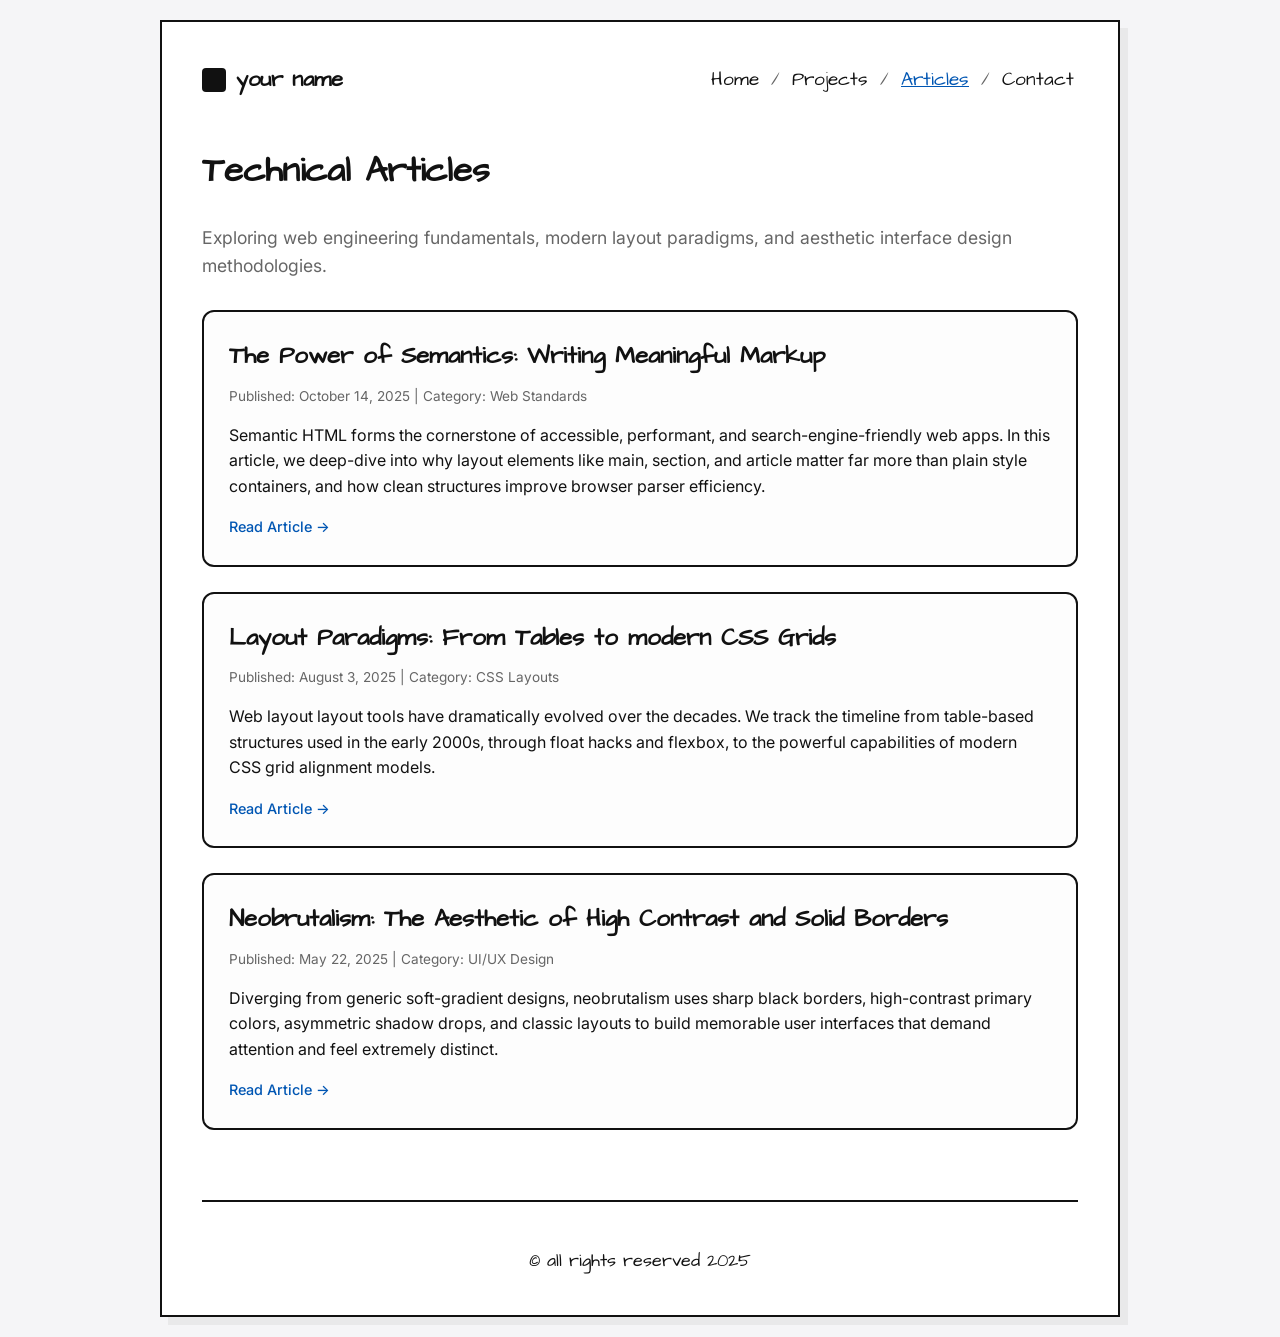
==== articles.html @ 9b9dad40 "1st commit - 20082026" ====
<!DOCTYPE html>
<html lang="en">
<head>
  <meta charset="UTF-8">
  <meta name="viewport" content="width=device-width, initial-scale=1.0">
  <meta name="description" content="Read articles about semantic HTML5 layouts, modern front-end architectures, and neobrutalism UI design.">
  <meta name="keywords" content="Frontend articles, web engineering, semantic HTML, layout systems, design patterns">
  <title>Articles | Frontend Developer</title>
  <link rel="stylesheet" href="index.css">
</head>
<body>
  <div class="page-container">
    <!-- Header -->
    <header>
      <a href="index.html" class="logo-container" id="logo-link">
        <div class="logo-icon"></div>
        <span>your name</span>
      </a>
      <nav class="nav-links" aria-label="Main Navigation">
        <a href="index.html" id="nav-home">Home</a> /
        <a href="projects.html" id="nav-projects">Projects</a> /
        <a href="articles.html" class="active" id="nav-articles">Articles</a> /
        <a href="contact.html" id="nav-contact">Contact</a>
      </nav>
    </header>

    <!-- Content Section -->
    <main class="content-wrapper">
      <h2>Technical Articles</h2>
      <p style="margin-bottom: 30px; font-size: 1.1rem; color: var(--color-text-muted);">
        Exploring web engineering fundamentals, modern layout paradigms, and aesthetic interface design methodologies.
      </p>

      <!-- Article 1 -->
      <article class="article-card" id="article-semantic-html">
        <h3>The Power of Semantics: Writing Meaningful Markup</h3>
        <p class="article-meta">Published: October 14, 2025 | Category: Web Standards</p>
        <p style="margin-bottom: 15px;">
          Semantic HTML forms the cornerstone of accessible, performant, and search-engine-friendly web apps. In this article, we deep-dive into why layout elements like main, section, and article matter far more than plain style containers, and how clean structures improve browser parser efficiency.
        </p>
        <a href="#" class="exp-link" id="read-article-semantics">Read Article &rarr;</a>
      </article>

      <!-- Article 2 -->
      <article class="article-card" id="article-layout-paradigms">
        <h3>Layout Paradigms: From Tables to modern CSS Grids</h3>
        <p class="article-meta">Published: August 3, 2025 | Category: CSS Layouts</p>
        <p style="margin-bottom: 15px;">
          Web layout layout tools have dramatically evolved over the decades. We track the timeline from table-based structures used in the early 2000s, through float hacks and flexbox, to the powerful capabilities of modern CSS grid alignment models.
        </p>
        <a href="#" class="exp-link" id="read-article-layouts">Read Article &rarr;</a>
      </article>

      <!-- Article 3 -->
      <article class="article-card" id="article-neobrutalism">
        <h3>Neobrutalism: The Aesthetic of High Contrast and Solid Borders</h3>
        <p class="article-meta">Published: May 22, 2025 | Category: UI/UX Design</p>
        <p style="margin-bottom: 15px;">
          Diverging from generic soft-gradient designs, neobrutalism uses sharp black borders, high-contrast primary colors, asymmetric shadow drops, and classic layouts to build memorable user interfaces that demand attention and feel extremely distinct.
        </p>
        <a href="#" class="exp-link" id="read-article-brutalism">Read Article &rarr;</a>
      </article>
    </main>

    <!-- Single Separator Line -->
    <hr class="single-hr">

    <!-- Footer -->
    <footer>
      <p>&copy; all rights reserved 2025</p>
    </footer>
  </div>
</body>
</html>
---- index.css ----
/* Import Google Fonts */
@import url('https://fonts.googleapis.com/css2?family=Architects+Daughter&family=Inter:wght@300;400;500;600;700&display=swap');

:root {
  --font-handwritten: 'Architects Daughter', cursive, sans-serif;
  --font-body: 'Inter', sans-serif;
  
  /* Color Palette */
  --color-bg-page: #ffffff;
  --color-bg-card: #fdfdfd;
  --color-text-main: #111111;
  --color-text-muted: #666666;
  --color-border: #111111;
  --color-accent: #0056b3;
  --color-accent-hover: #003d80;
  --color-card-shadow: rgba(0, 0, 0, 0.08);
  
  --transition-speed: 0.2s;
}

/* Base Styles */
* {
  box-sizing: border-box;
  margin: 0;
  padding: 0;
}

body {
  font-family: var(--font-body);
  background-color: #f5f5f7;
  color: var(--color-text-main);
  line-height: 1.6;
  display: flex;
  justify-content: center;
  align-items: flex-start;
  min-height: 100vh;
  padding: 20px;
}

/* Page Wrapper */
.page-container {
  width: 100%;
  max-width: 960px;
  background-color: var(--color-bg-page);
  border: 2px solid var(--color-border);
  padding: 40px;
  box-shadow: 8px 8px 0px rgba(0, 0, 0, 0.05);
  display: flex;
  flex-direction: column;
  min-height: calc(100vh - 40px);
  position: relative;
}

/* Header */
header {
  display: flex;
  justify-content: space-between;
  align-items: center;
  padding-bottom: 25px;
}

.logo-container {
  display: flex;
  align-items: center;
  text-decoration: none;
  color: var(--color-text-main);
  font-family: var(--font-handwritten);
  font-size: 1.4rem;
  font-weight: bold;
}

.logo-icon {
  width: 24px;
  height: 24px;
  background-color: var(--color-text-main);
  border-radius: 4px;
  margin-right: 10px;
  transition: transform var(--transition-speed) ease;
}

.logo-container:hover .logo-icon {
  transform: rotate(10deg) scale(1.1);
}

.nav-links {
  font-family: var(--font-handwritten);
  font-size: 1.2rem;
  color: var(--color-text-muted);
}

.nav-links a {
  text-decoration: none;
  color: var(--color-text-main);
  padding: 0 4px;
  transition: color var(--transition-speed) ease;
}

.nav-links a:hover,
.nav-links a.active {
  color: var(--color-accent);
  text-decoration: underline;
}

/* Hero Section */
.hero {
  text-align: center;
  padding: 50px 20px;
}

.hero h1 {
  font-family: var(--font-handwritten);
  font-size: 3rem;
  margin-bottom: 10px;
  font-weight: normal;
}

.hero p {
  font-family: var(--font-body);
  font-size: 1.1rem;
  color: var(--color-text-muted);
  letter-spacing: 0.5px;
}

/* Separators */
.double-hr {
  border: none;
  border-top: 4px double var(--color-border);
  margin: 0 0 25px 0;
  height: 0;
}

.single-hr {
  border: none;
  border-top: 2px solid var(--color-border);
  margin: 25px 0;
  height: 0;
}

/* Main Grid Layout */
.main-grid {
  display: grid;
  grid-template-columns: 1fr 1.2fr 1fr;
  border: 2px solid var(--color-border);
  margin-bottom: 25px;
}

.grid-col {
  padding: 25px;
}

.grid-col:not(:last-child) {
  border-right: 2px solid var(--color-border);
}

.grid-col h2 {
  font-family: var(--font-handwritten);
  font-size: 1.8rem;
  margin-bottom: 20px;
  font-weight: normal;
}

/* Left Column: Projects */
.projects-col {
  padding: 0;
}

.projects-col h2 {
  padding: 25px 25px 0 25px;
}

.projects-list {
  display: flex;
  flex-direction: column;
}

.project-item-link {
  display: block;
  text-decoration: none;
  color: var(--color-text-main);
  padding: 15px 25px;
  border-top: 2px solid var(--color-border);
  font-family: var(--font-handwritten);
  font-size: 1.1rem;
  transition: background-color var(--transition-speed) ease, padding-left var(--transition-speed) ease;
}

.project-item-link:hover {
  background-color: #f7f7f9;
  padding-left: 30px;
  color: var(--color-accent);
}

/* Middle Column: Experience */
.experience-col {
  display: flex;
  flex-direction: column;
  padding: 0;
}

.experience-col h2 {
  padding: 25px 25px 0 25px;
}

.exp-block {
  padding: 20px 25px 25px 25px;
}

.exp-block:not(:last-child) {
  border-bottom: 2px solid var(--color-border);
}

.exp-title {
  font-family: var(--font-handwritten);
  font-size: 1.3rem;
  font-weight: bold;
  margin-bottom: 5px;
}

.exp-desc {
  font-size: 0.95rem;
  margin-bottom: 12px;
}

.exp-link {
  display: inline-block;
  font-size: 0.9rem;
  color: var(--color-accent);
  text-decoration: none;
  font-weight: 500;
  transition: color var(--transition-speed) ease, text-decoration var(--transition-speed) ease;
}

.exp-link:hover {
  color: var(--color-accent-hover);
  text-decoration: underline;
}

/* Right Column: Education */
.education-col {
  font-size: 0.95rem;
}

.education-summary {
  margin-bottom: 20px;
}

.courses-title {
  font-weight: bold;
  margin-bottom: 10px;
}

.courses-list {
  list-style-type: none;
}

.courses-list li {
  position: relative;
  padding-left: 15px;
  margin-bottom: 6px;
}

.courses-list li::before {
  content: "-";
  position: absolute;
  left: 0;
  color: var(--color-text-main);
}

/* Reviews Section */
.reviews-section h2 {
  font-family: var(--font-handwritten);
  font-size: 1.8rem;
  margin-bottom: 20px;
  font-weight: normal;
}

.reviews-container {
  display: grid;
  grid-template-columns: 1fr 1fr 1fr;
  gap: 20px;
  margin-bottom: 40px;
}

.review-card {
  border: 2px solid var(--color-border);
  border-radius: 20px;
  padding: 24px;
  background-color: var(--color-bg-card);
  transition: transform var(--transition-speed) ease, box-shadow var(--transition-speed) ease;
  display: flex;
  flex-direction: column;
  justify-content: space-between;
}

.review-card:hover {
  transform: translateY(-4px);
  box-shadow: 4px 4px 0px var(--color-border);
}

.review-text {
  font-size: 0.95rem;
  margin-bottom: 20px;
  line-height: 1.5;
}

.review-author {
  font-size: 0.85rem;
}

.author-name {
  color: var(--color-text-muted);
  font-weight: bold;
}

.author-title {
  color: var(--color-text-muted);
}

/* Footer */
footer {
  margin-top: auto;
  text-align: center;
  font-family: var(--font-handwritten);
  font-size: 1.1rem;
  padding-top: 20px;
}

/* Forms (Contact Page) */
.form-container {
  max-width: 600px;
  margin: 0 auto;
  padding: 20px 0;
}

.form-group {
  margin-bottom: 20px;
}

.form-label {
  display: block;
  font-family: var(--font-handwritten);
  font-size: 1.1rem;
  margin-bottom: 6px;
  font-weight: bold;
}

.form-input {
  width: 100%;
  padding: 12px;
  font-family: var(--font-body);
  font-size: 1rem;
  border: 2px solid var(--color-border);
  background-color: var(--color-bg-card);
  border-radius: 8px;
  transition: border-color var(--transition-speed) ease, outline var(--transition-speed) ease;
}

.form-input:focus {
  outline: none;
  border-color: var(--color-accent);
}

.form-textarea {
  min-height: 150px;
  resize: vertical;
}

.form-submit-btn {
  display: inline-block;
  width: 100%;
  padding: 14px;
  font-family: var(--font-handwritten);
  font-size: 1.2rem;
  font-weight: bold;
  background-color: var(--color-text-main);
  color: #ffffff;
  border: 2px solid var(--color-border);
  border-radius: 8px;
  cursor: pointer;
  transition: background-color var(--transition-speed) ease, color var(--transition-speed) ease, transform var(--transition-speed) ease;
}

.form-submit-btn:hover {
  background-color: var(--color-accent);
  color: #ffffff;
  transform: translateY(-2px);
}

/* Projects Detail Page & Articles Layouts */
.content-wrapper {
  padding: 20px 0;
}

.content-wrapper h2 {
  font-family: var(--font-handwritten);
  font-size: 2.2rem;
  margin-bottom: 25px;
}

.project-detail-card, .article-card {
  border: 2px solid var(--color-border);
  border-radius: 12px;
  padding: 25px;
  margin-bottom: 25px;
  background-color: var(--color-bg-card);
}

.project-detail-card h3, .article-card h3 {
  font-family: var(--font-handwritten);
  font-size: 1.5rem;
  margin-bottom: 10px;
}

.project-tech, .article-meta {
  font-size: 0.85rem;
  color: var(--color-text-muted);
  margin-bottom: 15px;
}

/* Responsiveness */
@media (max-width: 768px) {
  .main-grid {
    grid-template-columns: 1fr;
  }
  
  .grid-col:not(:last-child) {
    border-right: none;
    border-bottom: 2px solid var(--color-border);
  }
  
  .projects-col h2, .experience-col h2 {
    padding: 25px;
  }
  
  .reviews-container {
    grid-template-columns: 1fr;
  }
  
  header {
    flex-direction: column;
    gap: 15px;
    text-align: center;
  }
}
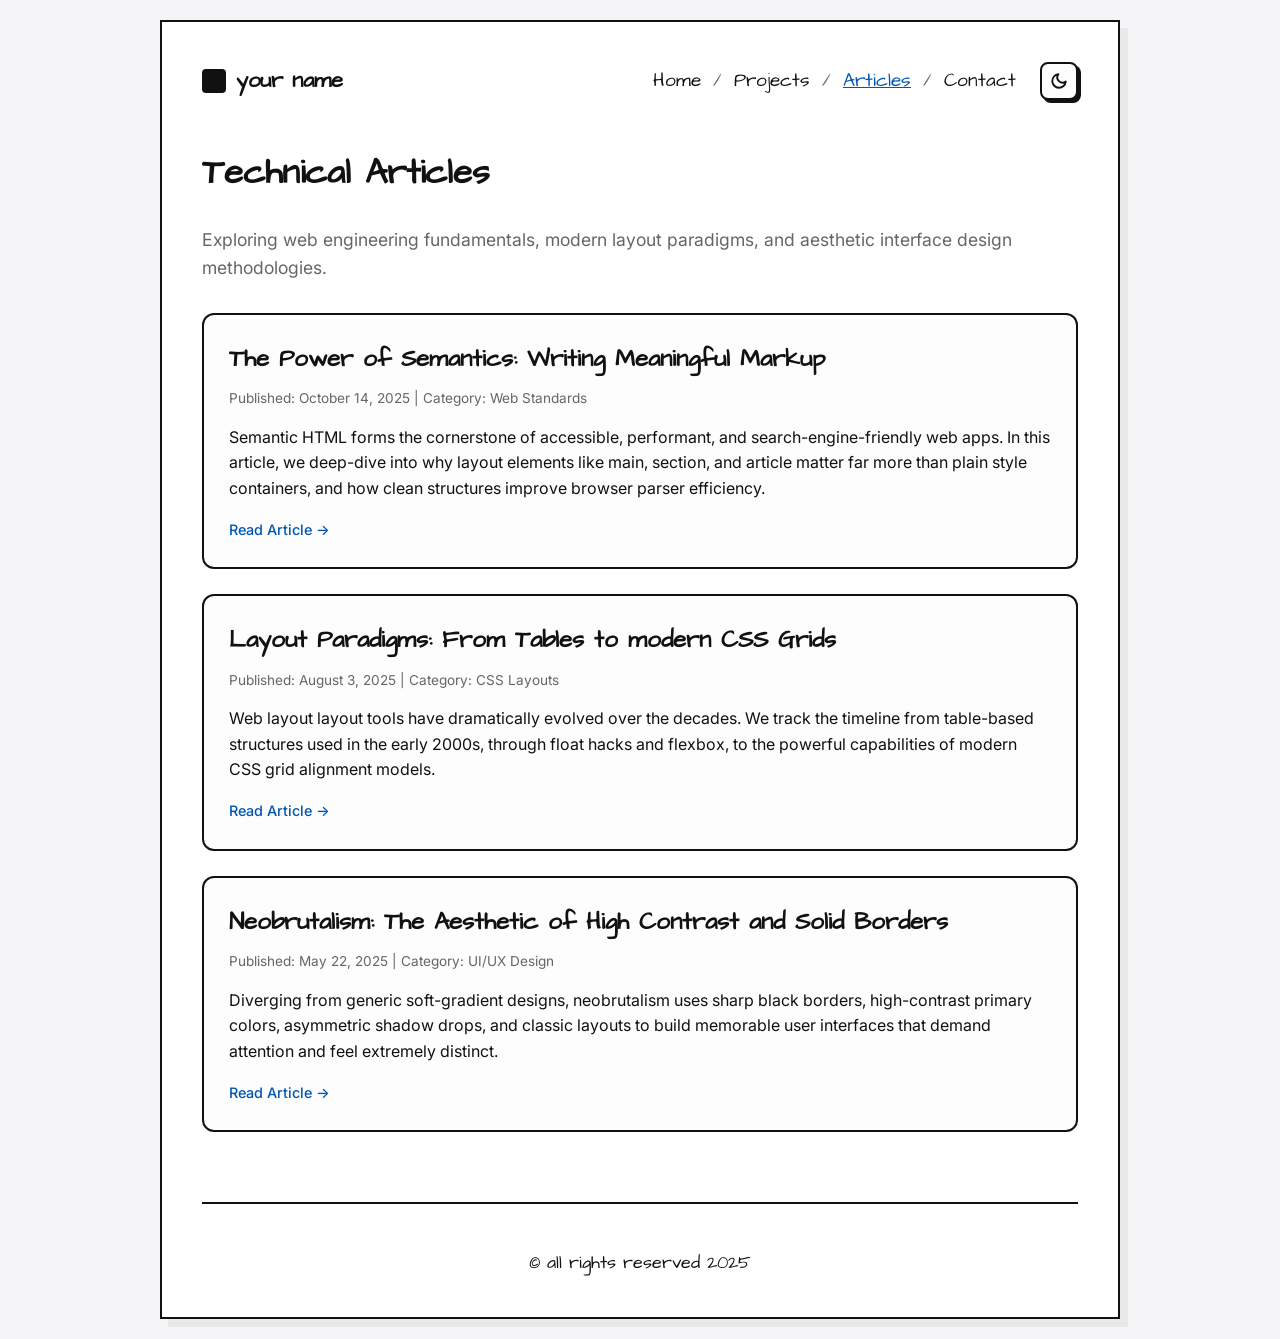
==== commit 6df589af: "2nd commit - 20082026 - fix Dark Mode / Light Mode" ====
--- a/articles.html
+++ b/articles.html
@@ -1,6 +1,14 @@
 <!DOCTYPE html>
 <html lang="en">
 <head>
+  <script>
+    (function () {
+      const savedTheme = localStorage.getItem('theme');
+      if (savedTheme === 'dark') {
+        document.documentElement.setAttribute('data-theme', 'dark');
+      }
+    })();
+  </script>
   <meta charset="UTF-8">
   <meta name="viewport" content="width=device-width, initial-scale=1.0">
   <meta name="description" content="Read articles about semantic HTML5 layouts, modern front-end architectures, and neobrutalism UI design.">
@@ -16,12 +24,30 @@
         <div class="logo-icon"></div>
         <span>your name</span>
       </a>
-      <nav class="nav-links" aria-label="Main Navigation">
-        <a href="index.html" id="nav-home">Home</a> /
-        <a href="projects.html" id="nav-projects">Projects</a> /
-        <a href="articles.html" class="active" id="nav-articles">Articles</a> /
-        <a href="contact.html" id="nav-contact">Contact</a>
-      </nav>
+      <div class="header-actions">
+        <nav class="nav-links" aria-label="Main Navigation">
+          <a href="index.html" id="nav-home">Home</a> /
+          <a href="projects.html" id="nav-projects">Projects</a> /
+          <a href="articles.html" class="active" id="nav-articles">Articles</a> /
+          <a href="contact.html" id="nav-contact">Contact</a>
+        </nav>
+        <button id="theme-toggle" class="theme-toggle-btn" aria-label="Toggle dark mode" title="Toggle dark mode">
+          <svg class="theme-toggle-icon sun-icon" xmlns="http://www.w3.org/2000/svg" width="18" height="18" viewBox="0 0 24 24" fill="none" stroke="currentColor" stroke-width="2.5" stroke-linecap="round" stroke-linejoin="round">
+            <circle cx="12" cy="12" r="5"></circle>
+            <line x1="12" y1="1" x2="12" y2="3"></line>
+            <line x1="12" y1="21" x2="12" y2="23"></line>
+            <line x1="4.22" y1="4.22" x2="5.64" y2="5.64"></line>
+            <line x1="18.36" y1="18.36" x2="19.78" y2="19.78"></line>
+            <line x1="1" y1="12" x2="3" y2="12"></line>
+            <line x1="21" y1="12" x2="23" y2="12"></line>
+            <line x1="4.22" y1="19.78" x2="5.64" y2="18.36"></line>
+            <line x1="18.36" y1="5.64" x2="19.78" y2="4.22"></line>
+          </svg>
+          <svg class="theme-toggle-icon moon-icon" xmlns="http://www.w3.org/2000/svg" width="18" height="18" viewBox="0 0 24 24" fill="none" stroke="currentColor" stroke-width="2.5" stroke-linecap="round" stroke-linejoin="round">
+            <path d="M21 12.79A9 9 0 1 1 11.21 3 7 7 0 0 0 21 12.79z"></path>
+          </svg>
+        </button>
+      </div>
     </header>
 
     <!-- Content Section -->
@@ -69,6 +95,6 @@
     <footer>
       <p>&copy; all rights reserved 2025</p>
     </footer>
-  </div>
+  <script src="theme.js"></script>
 </body>
 </html>
--- a/index.css
+++ b/index.css
@@ -5,7 +5,8 @@
   --font-handwritten: 'Architects Daughter', cursive, sans-serif;
   --font-body: 'Inter', sans-serif;
   
-  /* Color Palette */
+  /* Color Palette - Light Mode (WCAG compliant contrast ratios) */
+  --color-bg-body: #f5f5f7;
   --color-bg-page: #ffffff;
   --color-bg-card: #fdfdfd;
   --color-text-main: #111111;
@@ -13,10 +14,32 @@
   --color-border: #111111;
   --color-accent: #0056b3;
   --color-accent-hover: #003d80;
-  --color-card-shadow: rgba(0, 0, 0, 0.08);
+  --color-card-shadow: rgba(0, 0, 0, 0.05);
+  --color-item-hover-bg: #f7f7f9;
+  --color-input-focus-outline: rgba(0, 86, 179, 0.2);
+  --color-btn-text: #ffffff;
+  --color-btn-hover-text: #ffffff;
   
   --transition-speed: 0.2s;
 }
+
+[data-theme="dark"] {
+  /* Color Palette - Dark Mode (WCAG compliant contrast ratios) */
+  --color-bg-body: #0d0e12;
+  --color-bg-page: #16171d;
+  --color-bg-card: #1f2029;
+  --color-text-main: #f5f5f7;
+  --color-text-muted: #a0a0ab;
+  --color-border: #f5f5f7;
+  --color-accent: #58a6ff;
+  --color-accent-hover: #8ab4f8;
+  --color-card-shadow: rgba(0, 0, 0, 0.4);
+  --color-item-hover-bg: #252731;
+  --color-input-focus-outline: rgba(88, 166, 255, 0.4);
+  --color-btn-text: #16171d;
+  --color-btn-hover-text: #16171d;
+}
+
 
 /* Base Styles */
 * {
@@ -27,7 +50,7 @@
 
 body {
   font-family: var(--font-body);
-  background-color: #f5f5f7;
+  background-color: var(--color-bg-body);
   color: var(--color-text-main);
   line-height: 1.6;
   display: flex;
@@ -35,6 +58,7 @@
   align-items: flex-start;
   min-height: 100vh;
   padding: 20px;
+  transition: background-color var(--transition-speed) ease, color var(--transition-speed) ease;
 }
 
 /* Page Wrapper */
@@ -44,11 +68,12 @@
   background-color: var(--color-bg-page);
   border: 2px solid var(--color-border);
   padding: 40px;
-  box-shadow: 8px 8px 0px rgba(0, 0, 0, 0.05);
+  box-shadow: 8px 8px 0px var(--color-card-shadow);
   display: flex;
   flex-direction: column;
   min-height: calc(100vh - 40px);
   position: relative;
+  transition: background-color var(--transition-speed) ease, border-color var(--transition-speed) ease, box-shadow var(--transition-speed) ease;
 }
 
 /* Header */
@@ -57,6 +82,61 @@
   justify-content: space-between;
   align-items: center;
   padding-bottom: 25px;
+}
+
+.header-actions {
+  display: flex;
+  align-items: center;
+  gap: 20px;
+}
+
+.theme-toggle-btn {
+  background-color: var(--color-bg-card);
+  border: 2px solid var(--color-border);
+  border-radius: 8px;
+  padding: 8px;
+  cursor: pointer;
+  display: flex;
+  align-items: center;
+  justify-content: center;
+  color: var(--color-text-main);
+  transition: transform var(--transition-speed) ease, box-shadow var(--transition-speed) ease, background-color var(--transition-speed) ease, color var(--transition-speed) ease, border-color var(--transition-speed) ease;
+  box-shadow: 3px 3px 0px var(--color-border);
+  outline: none;
+}
+
+.theme-toggle-btn:hover {
+  transform: translateY(-2px);
+  box-shadow: 5px 5px 0px var(--color-border);
+}
+
+.theme-toggle-btn:active {
+  transform: translateY(1px);
+  box-shadow: 1px 1px 0px var(--color-border);
+}
+
+.theme-toggle-icon {
+  transition: transform 0.3s ease;
+}
+
+.theme-toggle-btn:hover .theme-toggle-icon {
+  transform: rotate(15deg);
+}
+
+/* Hide sun icon by default, show moon icon */
+:root:not([data-theme="dark"]) .sun-icon {
+  display: none;
+}
+:root:not([data-theme="dark"]) .moon-icon {
+  display: block;
+}
+
+/* Show sun icon, hide moon icon in dark mode */
+[data-theme="dark"] .sun-icon {
+  display: block;
+}
+[data-theme="dark"] .moon-icon {
+  display: none;
 }
 
 .logo-container {
@@ -75,7 +155,7 @@
   background-color: var(--color-text-main);
   border-radius: 4px;
   margin-right: 10px;
-  transition: transform var(--transition-speed) ease;
+  transition: transform var(--transition-speed) ease, background-color var(--transition-speed) ease;
 }
 
 .logo-container:hover .logo-icon {
@@ -181,11 +261,11 @@
   border-top: 2px solid var(--color-border);
   font-family: var(--font-handwritten);
   font-size: 1.1rem;
-  transition: background-color var(--transition-speed) ease, padding-left var(--transition-speed) ease;
+  transition: background-color var(--transition-speed) ease, padding-left var(--transition-speed) ease, color var(--transition-speed) ease, border-color var(--transition-speed) ease;
 }
 
 .project-item-link:hover {
-  background-color: #f7f7f9;
+  background-color: var(--color-item-hover-bg);
   padding-left: 30px;
   color: var(--color-accent);
 }
@@ -286,7 +366,7 @@
   border-radius: 20px;
   padding: 24px;
   background-color: var(--color-bg-card);
-  transition: transform var(--transition-speed) ease, box-shadow var(--transition-speed) ease;
+  transition: transform var(--transition-speed) ease, box-shadow var(--transition-speed) ease, background-color var(--transition-speed) ease, border-color var(--transition-speed) ease;
   display: flex;
   flex-direction: column;
   justify-content: space-between;
@@ -352,12 +432,13 @@
   border: 2px solid var(--color-border);
   background-color: var(--color-bg-card);
   border-radius: 8px;
-  transition: border-color var(--transition-speed) ease, outline var(--transition-speed) ease;
+  transition: border-color var(--transition-speed) ease, box-shadow var(--transition-speed) ease, background-color var(--transition-speed) ease, color var(--transition-speed) ease;
 }
 
 .form-input:focus {
   outline: none;
   border-color: var(--color-accent);
+  box-shadow: 0 0 0 3px var(--color-input-focus-outline);
 }
 
 .form-textarea {
@@ -373,16 +454,16 @@
   font-size: 1.2rem;
   font-weight: bold;
   background-color: var(--color-text-main);
-  color: #ffffff;
+  color: var(--color-btn-text);
   border: 2px solid var(--color-border);
   border-radius: 8px;
   cursor: pointer;
-  transition: background-color var(--transition-speed) ease, color var(--transition-speed) ease, transform var(--transition-speed) ease;
+  transition: background-color var(--transition-speed) ease, color var(--transition-speed) ease, border-color var(--transition-speed) ease, transform var(--transition-speed) ease, box-shadow var(--transition-speed) ease;
 }
 
 .form-submit-btn:hover {
   background-color: var(--color-accent);
-  color: #ffffff;
+  color: var(--color-btn-hover-text);
   transform: translateY(-2px);
 }
 
@@ -403,6 +484,7 @@
   padding: 25px;
   margin-bottom: 25px;
   background-color: var(--color-bg-card);
+  transition: background-color var(--transition-speed) ease, border-color var(--transition-speed) ease;
 }
 
 .project-detail-card h3, .article-card h3 {
@@ -442,3 +524,11 @@
     text-align: center;
   }
 }
+
+/* Accessibility Focus Indicator (WCAG 2.1 Compliance) */
+a:focus-visible,
+.theme-toggle-btn:focus-visible,
+.form-submit-btn:focus-visible {
+  outline: 2px dashed var(--color-accent);
+  outline-offset: 4px;
+}
